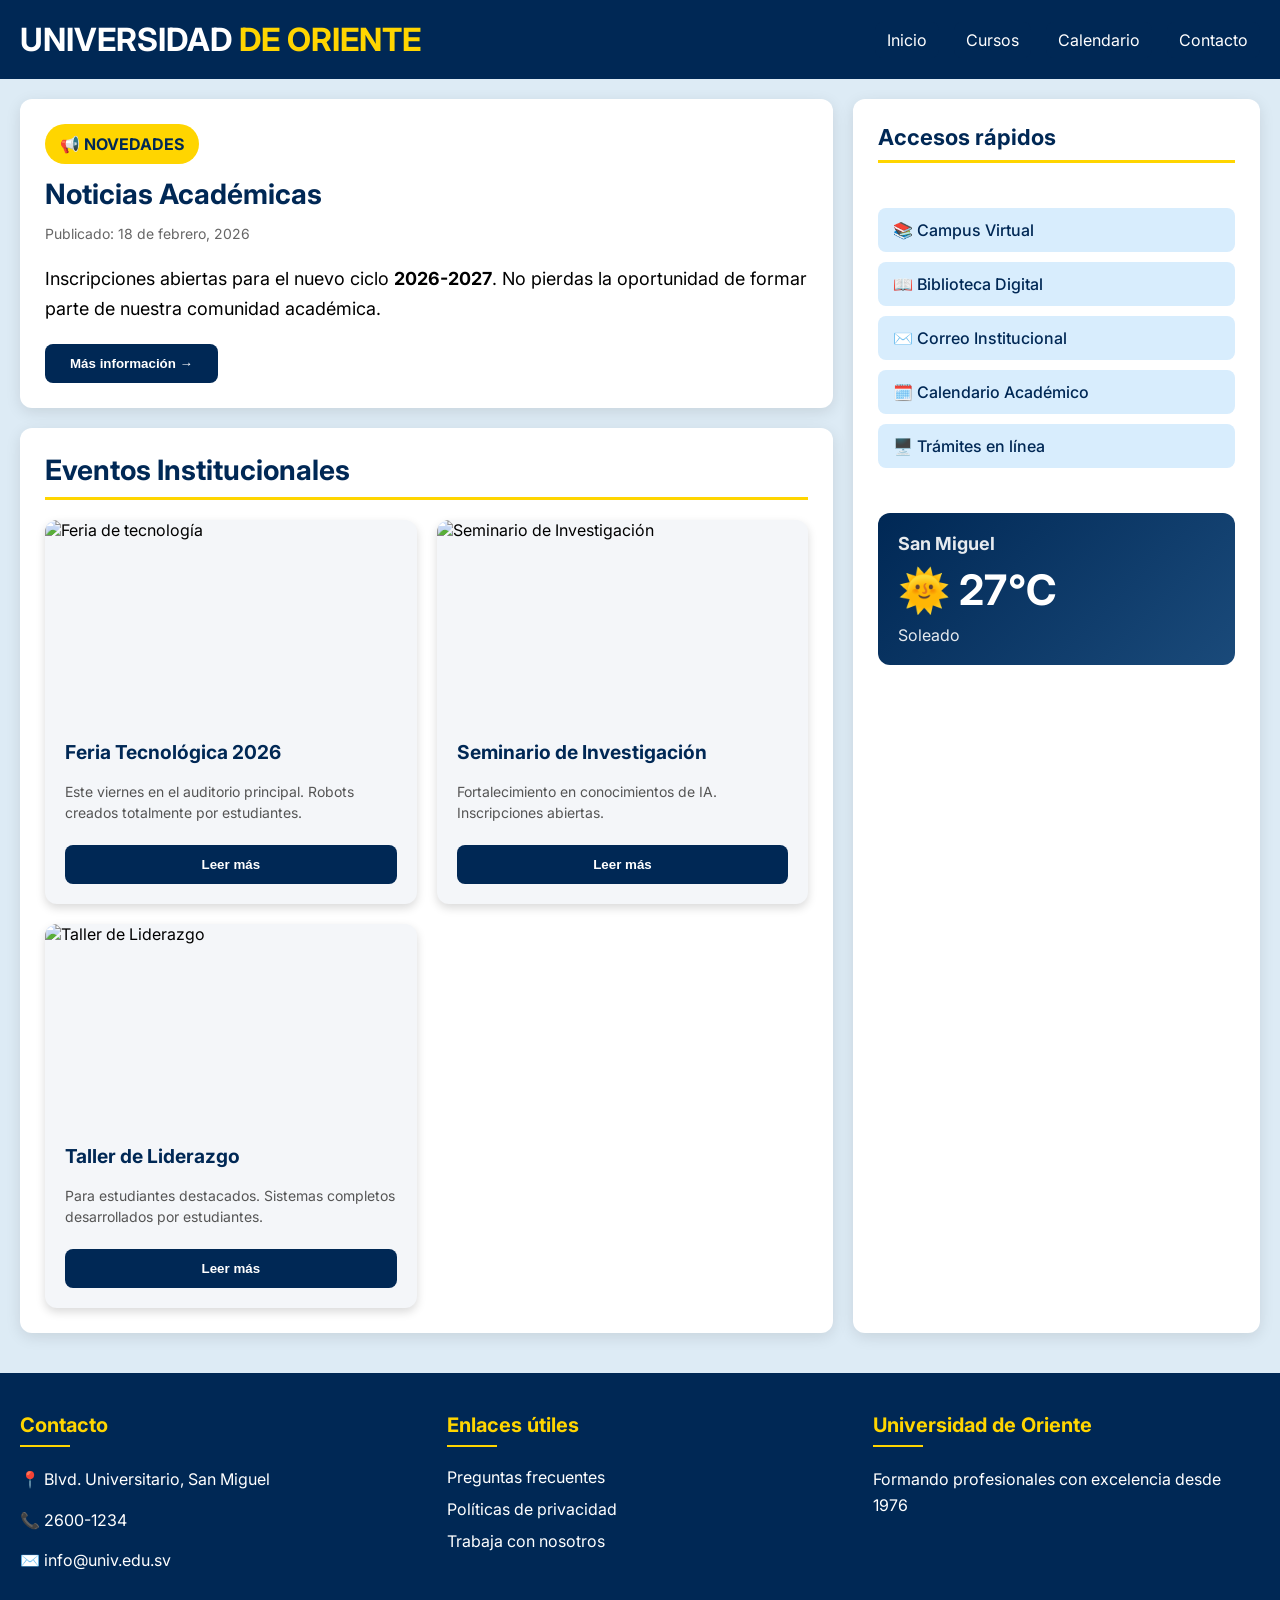
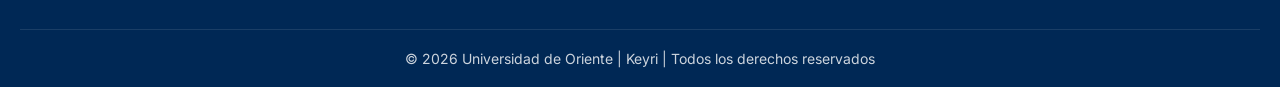
==== index.html @ 7cb1ea74 "html y css" ====
<!DOCTYPE html>
<html lang="es">
<head>
    <meta charset="UTF-8">
    <meta name="viewport" content="width=device-width, initial-scale=1.0">
    <title>Portal Universitario - Universidad de Oriente</title>
    <link rel="stylesheet" href="style.css">
    <link rel="preconnect" href="https://fonts.googleapis.com">
    <link rel="preconnect" href="https://fonts.gstatic.com" crossorigin>
    <link href="https://fonts.googleapis.com/css2?family=Inter:wght@300;400;500;600;700;800&display=swap" rel="stylesheet">
</head>
<body>
    <!--Header-->
    <header class="header">
        <h1>UNIVERSIDAD <span class="span">DE ORIENTE</span></h1>
        <input type="checkbox" id="menu">
        <label for="menu" class="hamburguesa">☰</label>
        <nav class="nav">
            <a href="#">Inicio</a>
            <a href="#">Cursos</a>
            <a href="#">Calendario</a>
            <a href="#">Contacto</a>
        </nav>
    </header>

    <!--Cuerpo de la página o Main con GRID-->
    <main class="layout">
        <!--Contenido principal-->
        <article class="noticias">
            <ul>📢 NOVEDADES</ul>
            <h2>Noticias Académicas</h2>
            <h6>Publicado: 18 de febrero, 2026</h6>
            <p>Inscripciones abiertas para el nuevo ciclo <strong>2026-2027</strong>. No pierdas la oportunidad de formar parte de nuestra comunidad académica.</p>
            <button>Más información →</button>
        </article>

        <!--Sección de eventos-->
        <section class="eventos">
            <h2>Eventos Institucionales</h2>
            
            <!--Contenedor de tarjetas de eventos-->
            <div class="contenedor-tarjeta">
                <div class="tarjeta">
                    <img src="https://img.channelpartner.es/wp-content/uploads/2022/11/10090559/65606_76.jpg.webp" alt="Feria de tecnología">
                    <div class="contenido-tarjeta">
                        <h3>Feria Tecnológica 2026</h3>
                        <p>Este viernes en el auditorio principal. Robots creados totalmente por estudiantes.</p>
                        <button>Leer más</button>
                    </div>
                </div>

                <div class="tarjeta">
                    <img src="https://spanish.xinhuanet.com/20241115/f90fd67d91434826b552f1878534601f/20241115f90fd67d91434826b552f1878534601f_XxjwssS007047_20241115_CBMFN0A001.JPG" alt="Seminario de Investigación">
                    <div class="contenido-tarjeta">
                        <h3>Seminario de Investigación</h3>
                        <p>Fortalecimiento en conocimientos de IA. Inscripciones abiertas.</p>
                        <button>Leer más</button>
                    </div>
                </div>

                <div class="tarjeta">
                    <img src="https://blog.eventwo.com/hubfs/Header%20-%20Qu%C3%A9%20es%20un%20evento%20-%20Fair.jpg" alt="Taller de Liderazgo">
                    <div class="contenido-tarjeta">
                        <h3>Taller de Liderazgo</h3>
                        <p>Para estudiantes destacados. Sistemas completos desarrollados por estudiantes.</p>
                        <button>Leer más</button>
                    </div>
                </div>
            </div>
        </section>

        <!--SIDEBAR-->
        <aside class="aside">
            <h3>Accesos rápidos</h3>
            <ul>
                <li>📚 Campus Virtual</li>
                <li>📖 Biblioteca Digital</li>
                <li>✉️ Correo Institucional</li>
                <li>🗓️ Calendario Académico</li>
                <li>🖥️ Trámites en línea</li>
            </ul>
            <div class="widget">
                <h4>San Miguel</h4>
                <h1>🌞 27°C</h1>
                <h5>Soleado</h5>
            </div>
        </aside>
    </main>

    <!-- FOOTER COMPLETO -->
    <footer class="footer">
        <div class="footer-contenido">
            <!-- Sección de Contacto -->
            <div class="footer-seccion">
                <h3>Contacto</h3>
                <p>📍 Blvd. Universitario, San Miguel</p>
                <p>📞 2600-1234</p>
                <p>✉️ info@univ.edu.sv</p>
            </div>

            <!-- Sección de Enlaces útiles -->
            <div class="footer-seccion">
                <h3>Enlaces útiles</h3>
                <ul>
                    <li><a href="#">Preguntas frecuentes</a></li>
                    <li><a href="#">Políticas de privacidad</a></li>
                    <li><a href="#">Trabaja con nosotros</a></li>
                </ul>
            </div>

            <!-- Sección de la universidad -->
            <div class="footer-seccion">
                <h3>Universidad de Oriente</h3>
                <p>Formando profesionales con excelencia desde 1976</p>
            </div>
        </div>
        
        <!-- Parte inferior del footer -->
        <div class="footer-inferior">
            <p>© 2026 Universidad de Oriente | Keyri | Todos los derechos reservados</p>
        </div>
    </footer>
</body>
</html>
---- style.css ----
*{
    box-sizing: border-box;
    margin: 0;
    padding: 0;
}

body{
    font-family: 'Inter', 'Segoe UI', Tahoma, Geneva, Verdana, sans-serif;
    background-color: rgb(221, 235, 245);
}

.header{
    background-color: #002855;
    color: white;
    padding: 20px;
    display: flex;
    justify-content: space-between;
    align-items: center;
}

.span{ /* Considera cambiar "spam" por "span" en tu HTML */
    color:#ffd500;
}

.nav{
    display: flex;
    gap: 15px;
}

.nav a{
    color: white;
    text-decoration: none;
    background-color: #002855;
    padding: 8px 12px;
    border-radius: 8px;
    transition: 0.3s;
}

.nav a:hover{
    background-color: #ffd500;
    color: black;
    transform: translateY(-2px);
}

.hamburguesa{
    display: none;
    font-size: 30px;
    cursor: pointer;
}

#menu{
    display: none;
}

.layout{
    display: grid;
    grid-template-columns: 2fr 1fr;
    grid-template-rows: auto auto;
    gap: 20px;
    padding: 20px;
    max-width: 1400px;
    margin: 0 auto;
}

.noticias{
    grid-column: 1/2;
    grid-row: 1/2;
    background-color: white;
    padding: 25px;
    border-radius: 12px;
    box-shadow: 0 4px 15px rgba(0,0,0,0.1);
    line-height: 30px;
}

.noticias ul{ 
    background-color: #ffd500;
    color: #002855;
    font-weight: bold;
    border-radius: 20px;
    width: fit-content;
    padding: 5px 15px;
    list-style: none;
    margin-bottom: 15px;
}

.noticias h2{
    color: #002855;
    font-size: 28px;
    margin-bottom: 10px;
}

.noticias h6{
    color: #666;
    font-size: 14px;
    font-weight: normal;
    margin-bottom: 15px;
}

.noticias p{
    font-size: 18px;
    margin-bottom: 20px;
}

.noticias button{
    background-color: #002855;
    color: white;
    border: none;
    padding: 12px 25px;
    border-radius: 8px;
    cursor: pointer;
    font-weight: 600;
    transition: all 0.3s;
}

.noticias button:hover{
    background-color: #ffd500;
    color: #002855;
    transform: translateY(-2px);
}

.eventos{
    grid-column: 1/2;
    grid-row: 2/3;
    background-color: white;
    padding: 25px;
    border-radius: 12px;
    box-shadow: 0 4px 15px rgba(0,0,0,0.1);
}

.eventos h2{
    color: #002855;
    font-size: 28px;
    margin-bottom: 20px;
    border-bottom: 3px solid #ffd500;
    padding-bottom: 10px;
}

.contenedor-tarjeta{
    display: grid;
    grid-template-columns: repeat(auto-fit, minmax(280px, 1fr));
    gap: 20px;
    margin-top: 20px;
}

.tarjeta{
    background-color: #f4f6f9;
    border-radius: 12px;
    overflow: hidden;
    box-shadow: 0 4px 10px rgba(0,0,0,0.15);
    display: flex;
    flex-direction: column;
    transition: transform 0.3s ease, box-shadow 0.3s ease;
    height: 100%;
}

.tarjeta:hover{
    transform: scale(1.03);
    box-shadow: 0 8px 20px rgba(0,40,85,0.2);
}

.tarjeta img{
    width: 100%;
    height: 200px;
    object-fit: cover;
    transition: transform 0.5s;
}

.tarjeta:hover img{
    transform: scale(1.05);
}

.contenido-tarjeta{
    padding: 20px;
    display: flex;
    flex-direction: column;
    gap: 12px;
    flex: 1;
}

.contenido-tarjeta h3{
    color: #002855;
    font-size: 1.2rem;
    margin-bottom: 5px;
}

.contenido-tarjeta p{
    font-size: 14px;
    color: #555;
    line-height: 1.5;
    flex: 1;
}

.contenido-tarjeta button{
    background-color: #002855;
    color: white;
    border: none;
    padding: 12px;
    border-radius: 8px;
    cursor: pointer;
    font-weight: 600;
    transition: all 0.3s;
    margin-top: 10px;
}

.contenido-tarjeta button:hover{
    background-color: #ffd500;
    color: #002855;
}

.aside{
    grid-column: 2/3;
    grid-row: 1/3;
    background-color: white;
    padding: 25px;
    border-radius: 12px;
    box-shadow: 0 4px 15px rgba(0,0,0,0.1);
    display: flex;
    flex-direction: column;
    gap: 25px;
}

.aside h3{
    color: #002855;
    font-size: 22px;
    margin-bottom: 5px;
    border-bottom: 3px solid #ffd500;
    padding-bottom: 10px;
}

.aside ul{
    margin-top: 15px;
    list-style: none;
}

.aside li{
    margin-bottom: 10px;
    background-color: rgb(216, 237, 253);
    padding: 12px 15px;
    border-radius: 8px;
    color: #002855;
    transition: 0.3s;
    cursor: pointer;
    font-weight: 500;
    display: flex;
    align-items: center;
    gap: 10px;
}

.aside li:hover{
    background-color: #002855;
    color: white;
    transform: translateX(-5px);
}

.widget{
    background: linear-gradient(135deg, #002855, #1a4a7a);
    border-radius: 12px;
    padding: 20px;
    color: white;
    margin-top: 10px;
}

.widget h4{
    font-size: 18px;
    margin-bottom: 5px;
    opacity: 0.9;
}

.widget h1{
    font-size: 42px;
    margin: 10px 0;
}

.widget h5{
    font-size: 16px;
    font-weight: normal;
    opacity: 0.9;
}

.widget:hover{
    transform: translateY(-3px);
    box-shadow: 0 5px 15px rgba(0,40,85,0.3);
    transition: all 0.3s;
}

/* FOOTER COMPLETO - NUEVO ESTILO */
.footer{
    background-color: #002855;
    color: white;
    margin-top: 20px;
    padding: 40px 20px 20px;
}

.footer-contenido{
    max-width: 1400px;
    margin: 0 auto;
    display: grid;
    grid-template-columns: repeat(auto-fit, minmax(250px, 1fr));
    gap: 40px;
    margin-bottom: 40px;
}

.footer-seccion h3{
    color: #ffd500;
    font-size: 20px;
    margin-bottom: 20px;
    position: relative;
    padding-bottom: 10px;
}

.footer-seccion h3::after{
    content: '';
    position: absolute;
    left: 0;
    bottom: 0;
    width: 50px;
    height: 2px;
    background-color: #ffd500;
}

.footer-seccion p{
    line-height: 1.6;
    margin-bottom: 15px;
    display: flex;
    align-items: center;
    gap: 10px;
}

.footer-seccion ul{
    list-style: none;
}

.footer-seccion li{
    margin-bottom: 12px;
}

.footer-seccion a{
    color: white;
    text-decoration: none;
    transition: color 0.3s, padding-left 0.3s;
    display: inline-block;
}

.footer-seccion a:hover{
    color: #ffd500;
    padding-left: 5px;
}

.footer-inferior{
    max-width: 1400px;
    margin: 0 auto;
    text-align: center;
    padding-top: 20px;
    border-top: 1px solid rgba(255,255,255,0.1);
    font-size: 14px;
}

.footer-inferior p{
    opacity: 0.8;
}

/* Responsive */
@media (max-width: 768px){
    .hamburguesa{
        display: block;
    }

    .nav{
        display: none;
        position: absolute;
        top: 80px;
        left: 0;
        right: 0;
        background-color: #002855;
        flex-direction: column;
        padding: 20px;
        text-align: center;
        z-index: 1000;
    }

    #menu:checked ~ .nav{
        display: flex;
    }

    .layout{
        grid-template-columns: 1fr;
    }

    .noticias, .eventos, .aside{
        grid-column: 1/2;
    }

    .aside{
        grid-row: 3/4;
    }

    .footer-contenido{
        grid-template-columns: 1fr;
        text-align: center;
    }

    .footer-seccion h3::after{
        left: 50%;
        transform: translateX(-50%);
    }

    .footer-seccion p{
        justify-content: center;
    }
}
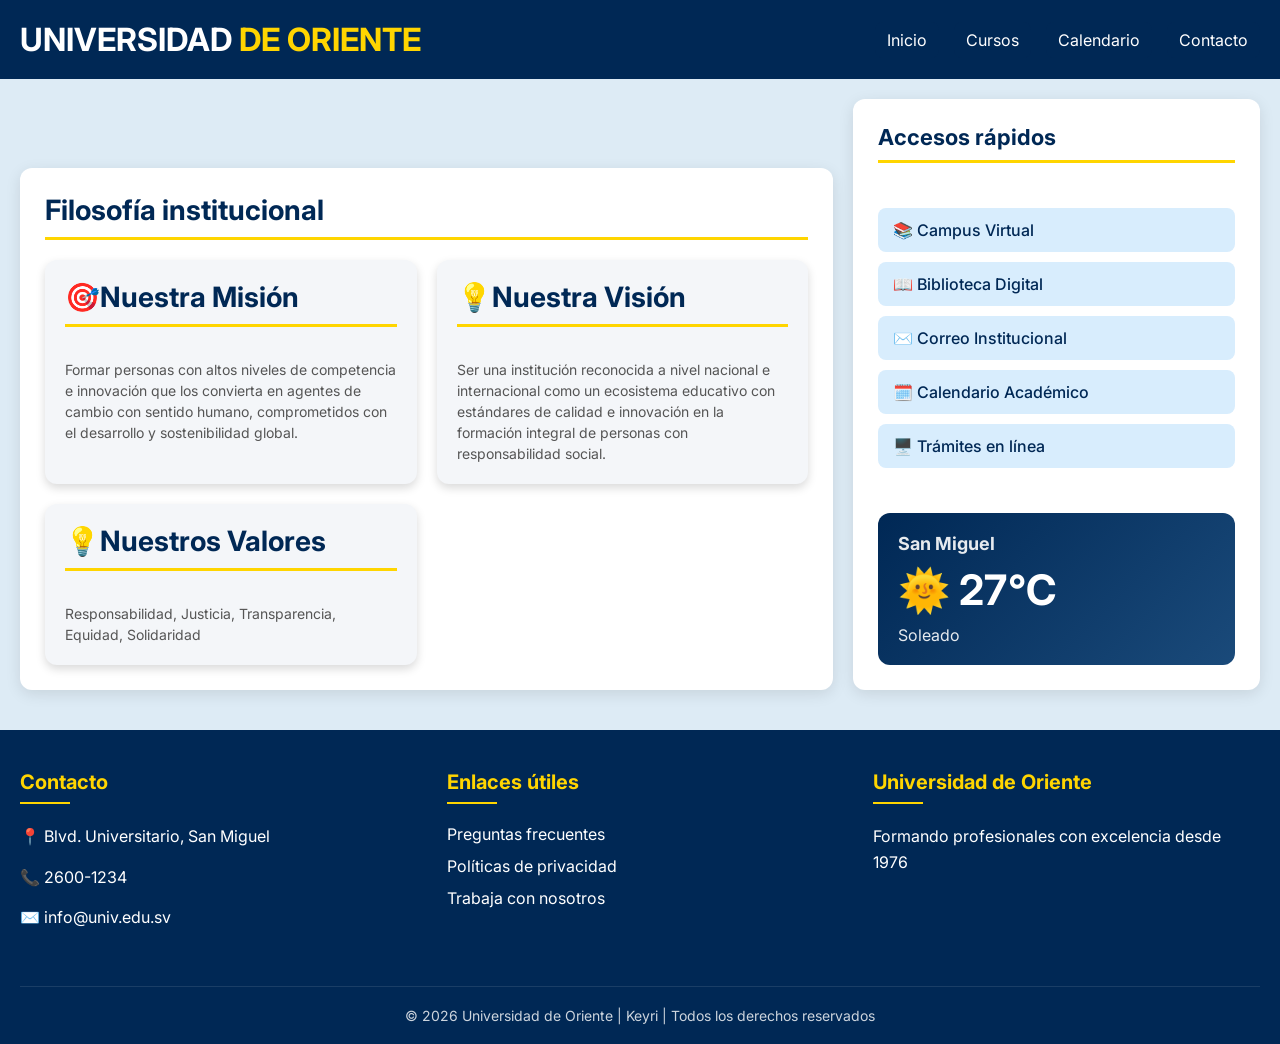
==== commit d71ab326: "creacion de filosofia institucional" ====
--- a/index.html
+++ b/index.html
@@ -25,45 +25,33 @@
 
     <!--Cuerpo de la página o Main con GRID-->
     <main class="layout">
-        <!--Contenido principal-->
-        <article class="noticias">
-            <ul>📢 NOVEDADES</ul>
-            <h2>Noticias Académicas</h2>
-            <h6>Publicado: 18 de febrero, 2026</h6>
-            <p>Inscripciones abiertas para el nuevo ciclo <strong>2026-2027</strong>. No pierdas la oportunidad de formar parte de nuestra comunidad académica.</p>
-            <button>Más información →</button>
-        </article>
 
         <!--Sección de eventos-->
         <section class="eventos">
-            <h2>Eventos Institucionales</h2>
+            <h2>Filosofía institucional</h2>
             
-            <!--Contenedor de tarjetas de eventos-->
+            <!--Contiene el incicio-->
             <div class="contenedor-tarjeta">
                 <div class="tarjeta">
-                    <img src="https://img.channelpartner.es/wp-content/uploads/2022/11/10090559/65606_76.jpg.webp" alt="Feria de tecnología">
                     <div class="contenido-tarjeta">
-                        <h3>Feria Tecnológica 2026</h3>
-                        <p>Este viernes en el auditorio principal. Robots creados totalmente por estudiantes.</p>
-                        <button>Leer más</button>
+                        <h2>🎯Nuestra Misión</h2>
+                        <p>Formar personas con altos niveles de competencia e innovación que los convierta en 
+                        agentes de cambio con sentido humano, comprometidos con el desarrollo y sostenibilidad global.</p>
                     </div>
                 </div>
 
                 <div class="tarjeta">
-                    <img src="https://spanish.xinhuanet.com/20241115/f90fd67d91434826b552f1878534601f/20241115f90fd67d91434826b552f1878534601f_XxjwssS007047_20241115_CBMFN0A001.JPG" alt="Seminario de Investigación">
                     <div class="contenido-tarjeta">
-                        <h3>Seminario de Investigación</h3>
-                        <p>Fortalecimiento en conocimientos de IA. Inscripciones abiertas.</p>
-                        <button>Leer más</button>
+                        <h2>💡Nuestra Visión</h2>
+                        <p>Ser una institución reconocida a nivel nacional e internacional como un ecosistema educativo 
+                        con estándares de calidad e innovación en la formación integral de personas con responsabilidad social.</p>
                     </div>
                 </div>
 
                 <div class="tarjeta">
-                    <img src="https://blog.eventwo.com/hubfs/Header%20-%20Qu%C3%A9%20es%20un%20evento%20-%20Fair.jpg" alt="Taller de Liderazgo">
                     <div class="contenido-tarjeta">
-                        <h3>Taller de Liderazgo</h3>
-                        <p>Para estudiantes destacados. Sistemas completos desarrollados por estudiantes.</p>
-                        <button>Leer más</button>
+                        <h2>💡Nuestros Valores</h2>
+                        <p>Responsabilidad, Justicia, Transparencia, Equidad, Solidaridad</p>
                     </div>
                 </div>
             </div>
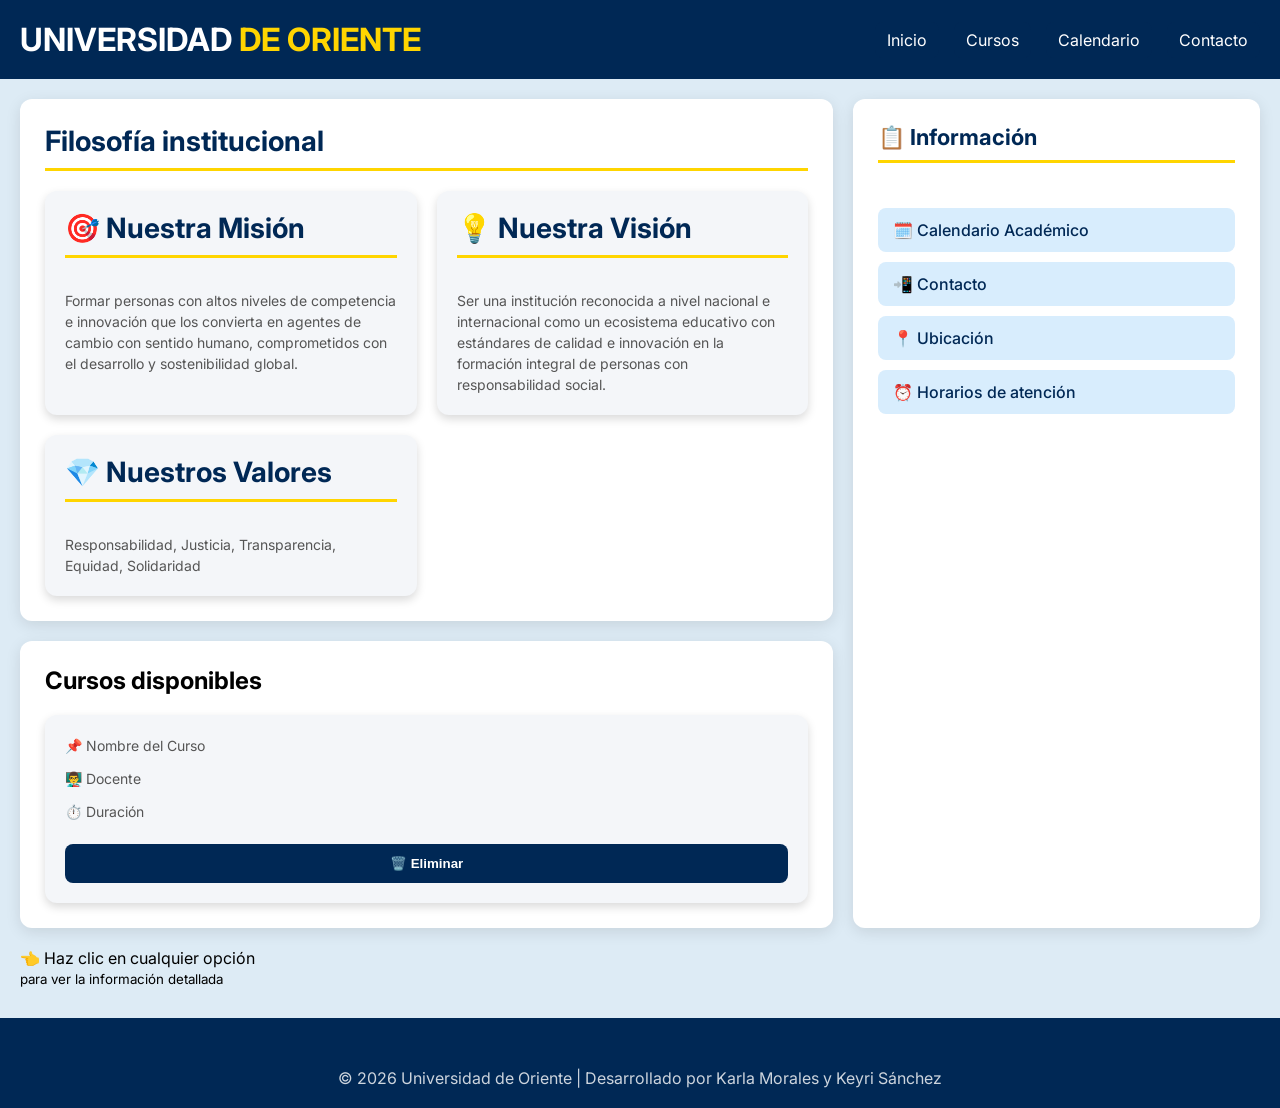
==== commit cae9c512: "cambios estilos e index" ====
--- a/index.html
+++ b/index.html
@@ -16,96 +16,91 @@
         <input type="checkbox" id="menu">
         <label for="menu" class="hamburguesa">☰</label>
         <nav class="nav">
-            <a href="#">Inicio</a>
-            <a href="#">Cursos</a>
-            <a href="#">Calendario</a>
-            <a href="#">Contacto</a>
+            <a href="#inicio">Inicio</a>
+            <a href="#curso">Cursos</a>
+            <a href="#calendario">Calendario</a>
+            <a href="#contacto">Contacto</a>
         </nav>
     </header>
 
     <!--Cuerpo de la página o Main con GRID-->
     <main class="layout">
+        <div id="inicio">
+            <section class="filosofia" >
+                <h2>Filosofía institucional</h2>
+                <!--Contiene el incicio-->
+                <div class="contenedor-tarjeta">
+                    <div class="tarjeta">
+                        <div class="contenido-tarjeta">
+                            <h2>🎯 Nuestra Misión</h2>
+                            <p>Formar personas con altos niveles de competencia e innovación que los convierta en 
+                            agentes de cambio con sentido humano, comprometidos con el desarrollo y sostenibilidad global.</p>
+                        </div>
+                    </div>
 
-        <!--Sección de eventos-->
-        <section class="eventos">
-            <h2>Filosofía institucional</h2>
-            
-            <!--Contiene el incicio-->
-            <div class="contenedor-tarjeta">
-                <div class="tarjeta">
-                    <div class="contenido-tarjeta">
-                        <h2>🎯Nuestra Misión</h2>
-                        <p>Formar personas con altos niveles de competencia e innovación que los convierta en 
-                        agentes de cambio con sentido humano, comprometidos con el desarrollo y sostenibilidad global.</p>
+                    <div class="tarjeta">
+                        <div class="contenido-tarjeta">
+                            <h2>💡 Nuestra Visión</h2>
+                            <p>Ser una institución reconocida a nivel nacional e internacional como un ecosistema educativo 
+                            con estándares de calidad e innovación en la formación integral de personas con responsabilidad social.</p>
+                        </div>
+                    </div>
+
+                    <div class="tarjeta">
+                        <div class="contenido-tarjeta">
+                            <h2>💎 Nuestros Valores</h2>
+                            <p>Responsabilidad, Justicia, Transparencia, Equidad, Solidaridad</p>
+                        </div>
                     </div>
                 </div>
+            </section>
+        </div>
 
-                <div class="tarjeta">
-                    <div class="contenido-tarjeta">
-                        <h2>💡Nuestra Visión</h2>
-                        <p>Ser una institución reconocida a nivel nacional e internacional como un ecosistema educativo 
-                        con estándares de calidad e innovación en la formación integral de personas con responsabilidad social.</p>
+        <div id="curso">  
+            <section class="cursos" >
+                <h2>Cursos disponibles</h2>
+                <div class="contenedor-curso">
+                    <div class="tarjeta">
+                        <div class="contenido-tarjeta">
+                            <p>📌 Nombre del Curso</p>
+                            <p>👨‍🏫 Docente</p>
+                            <p>⏱️ Duración</p>
+                            <button>🗑️ Eliminar</button>
+                        </div>
                     </div>
                 </div>
-
-                <div class="tarjeta">
-                    <div class="contenido-tarjeta">
-                        <h2>💡Nuestros Valores</h2>
-                        <p>Responsabilidad, Justicia, Transparencia, Equidad, Solidaridad</p>
-                    </div>
-                </div>
-            </div>
-        </section>
+            </section>
+        </div>
 
         <!--SIDEBAR-->
         <aside class="aside">
-            <h3>Accesos rápidos</h3>
+            <h3>📋 Información</h3>
             <ul>
-                <li>📚 Campus Virtual</li>
-                <li>📖 Biblioteca Digital</li>
-                <li>✉️ Correo Institucional</li>
-                <li>🗓️ Calendario Académico</li>
-                <li>🖥️ Trámites en línea</li>
+                <li onclick="mostrarInfo('calendario')">🗓️ Calendario Académico</li>
+                <li onclick="mostrarInfo('contacto')">📲 Contacto</li>
+                <li onclick="mostrarInfo('ubicacion')">📍 Ubicación</li>
+                <li onclick="mostrarInfo('horarios')">⏰ Horarios de atención</li>
             </ul>
-            <div class="widget">
-                <h4>San Miguel</h4>
-                <h1>🌞 27°C</h1>
-                <h5>Soleado</h5>
+        </aside>
+    
+    <!-- Aquí se muestra la información -->
+        <div id="infoDisplay">
+            <div class="mensaje-inicial">
+                👈 Haz clic en cualquier opción<br>
+                <small>para ver la información detallada</small>
             </div>
-        </aside>
+        </div>
+
     </main>
+
+
+
 
     <!-- FOOTER COMPLETO -->
     <footer class="footer">
-        <div class="footer-contenido">
-            <!-- Sección de Contacto -->
-            <div class="footer-seccion">
-                <h3>Contacto</h3>
-                <p>📍 Blvd. Universitario, San Miguel</p>
-                <p>📞 2600-1234</p>
-                <p>✉️ info@univ.edu.sv</p>
-            </div>
-
-            <!-- Sección de Enlaces útiles -->
-            <div class="footer-seccion">
-                <h3>Enlaces útiles</h3>
-                <ul>
-                    <li><a href="#">Preguntas frecuentes</a></li>
-                    <li><a href="#">Políticas de privacidad</a></li>
-                    <li><a href="#">Trabaja con nosotros</a></li>
-                </ul>
-            </div>
-
-            <!-- Sección de la universidad -->
-            <div class="footer-seccion">
-                <h3>Universidad de Oriente</h3>
-                <p>Formando profesionales con excelencia desde 1976</p>
-            </div>
-        </div>
-        
         <!-- Parte inferior del footer -->
         <div class="footer-inferior">
-            <p>© 2026 Universidad de Oriente | Keyri | Todos los derechos reservados</p>
+            <p>© 2026 Universidad de Oriente | Desarrollado por Karla Morales y Keyri Sánchez</p>
         </div>
     </footer>
 </body>
--- a/style.css
+++ b/style.css
@@ -62,63 +62,7 @@
     margin: 0 auto;
 }
 
-.noticias{
-    grid-column: 1/2;
-    grid-row: 1/2;
-    background-color: white;
-    padding: 25px;
-    border-radius: 12px;
-    box-shadow: 0 4px 15px rgba(0,0,0,0.1);
-    line-height: 30px;
-}
-
-.noticias ul{ 
-    background-color: #ffd500;
-    color: #002855;
-    font-weight: bold;
-    border-radius: 20px;
-    width: fit-content;
-    padding: 5px 15px;
-    list-style: none;
-    margin-bottom: 15px;
-}
-
-.noticias h2{
-    color: #002855;
-    font-size: 28px;
-    margin-bottom: 10px;
-}
-
-.noticias h6{
-    color: #666;
-    font-size: 14px;
-    font-weight: normal;
-    margin-bottom: 15px;
-}
-
-.noticias p{
-    font-size: 18px;
-    margin-bottom: 20px;
-}
-
-.noticias button{
-    background-color: #002855;
-    color: white;
-    border: none;
-    padding: 12px 25px;
-    border-radius: 8px;
-    cursor: pointer;
-    font-weight: 600;
-    transition: all 0.3s;
-}
-
-.noticias button:hover{
-    background-color: #ffd500;
-    color: #002855;
-    transform: translateY(-2px);
-}
-
-.eventos{
+.filosofia{
     grid-column: 1/2;
     grid-row: 2/3;
     background-color: white;
@@ -127,12 +71,22 @@
     box-shadow: 0 4px 15px rgba(0,0,0,0.1);
 }
 
-.eventos h2{
+.filosofia h2{
     color: #002855;
     font-size: 28px;
     margin-bottom: 20px;
     border-bottom: 3px solid #ffd500;
     padding-bottom: 10px;
+}
+
+.cursos{
+    grid-column: 1/2;
+    grid-row: 2/3;
+    background-color: white;
+    padding: 25px;
+    border-radius: 12px;
+    box-shadow: 0 4px 15px rgba(0,0,0,0.1);
+
 }
 
 .contenedor-tarjeta{
@@ -207,6 +161,13 @@
     color: #002855;
 }
 
+.contenedor-curso{
+    display: grid;
+    grid-template-columns: repeat(auto-fit, minmax(280px, 1fr));
+    gap: 20px;
+    margin-top: 20px;
+}
+
 .aside{
     grid-column: 2/3;
     grid-row: 1/3;
@@ -251,108 +212,20 @@
     color: white;
     transform: translateX(-5px);
 }
-
-.widget{
-    background: linear-gradient(135deg, #002855, #1a4a7a);
-    border-radius: 12px;
-    padding: 20px;
+/*Estilos del footer*/
+.footer{
+    background-color: #002855;
     color: white;
     margin-top: 10px;
-}
-
-.widget h4{
-    font-size: 18px;
-    margin-bottom: 5px;
-    opacity: 0.9;
-}
-
-.widget h1{
-    font-size: 42px;
-    margin: 10px 0;
-}
-
-.widget h5{
-    font-size: 16px;
-    font-weight: normal;
-    opacity: 0.9;
-}
-
-.widget:hover{
-    transform: translateY(-3px);
-    box-shadow: 0 5px 15px rgba(0,40,85,0.3);
-    transition: all 0.3s;
-}
-
-/* FOOTER COMPLETO - NUEVO ESTILO */
-.footer{
-    background-color: #002855;
-    color: white;
-    margin-top: 20px;
     padding: 40px 20px 20px;
-}
-
-.footer-contenido{
-    max-width: 1400px;
-    margin: 0 auto;
-    display: grid;
-    grid-template-columns: repeat(auto-fit, minmax(250px, 1fr));
-    gap: 40px;
-    margin-bottom: 40px;
-}
-
-.footer-seccion h3{
-    color: #ffd500;
-    font-size: 20px;
-    margin-bottom: 20px;
-    position: relative;
-    padding-bottom: 10px;
-}
-
-.footer-seccion h3::after{
-    content: '';
-    position: absolute;
-    left: 0;
-    bottom: 0;
-    width: 50px;
-    height: 2px;
-    background-color: #ffd500;
-}
-
-.footer-seccion p{
-    line-height: 1.6;
-    margin-bottom: 15px;
-    display: flex;
-    align-items: center;
-    gap: 10px;
-}
-
-.footer-seccion ul{
-    list-style: none;
-}
-
-.footer-seccion li{
-    margin-bottom: 12px;
-}
-
-.footer-seccion a{
-    color: white;
-    text-decoration: none;
-    transition: color 0.3s, padding-left 0.3s;
-    display: inline-block;
-}
-
-.footer-seccion a:hover{
-    color: #ffd500;
-    padding-left: 5px;
 }
 
 .footer-inferior{
     max-width: 1400px;
     margin: 0 auto;
     text-align: center;
-    padding-top: 20px;
-    border-top: 1px solid rgba(255,255,255,0.1);
-    font-size: 14px;
+    padding-top: 10px;
+    font-size: 16px;
 }
 
 .footer-inferior p{
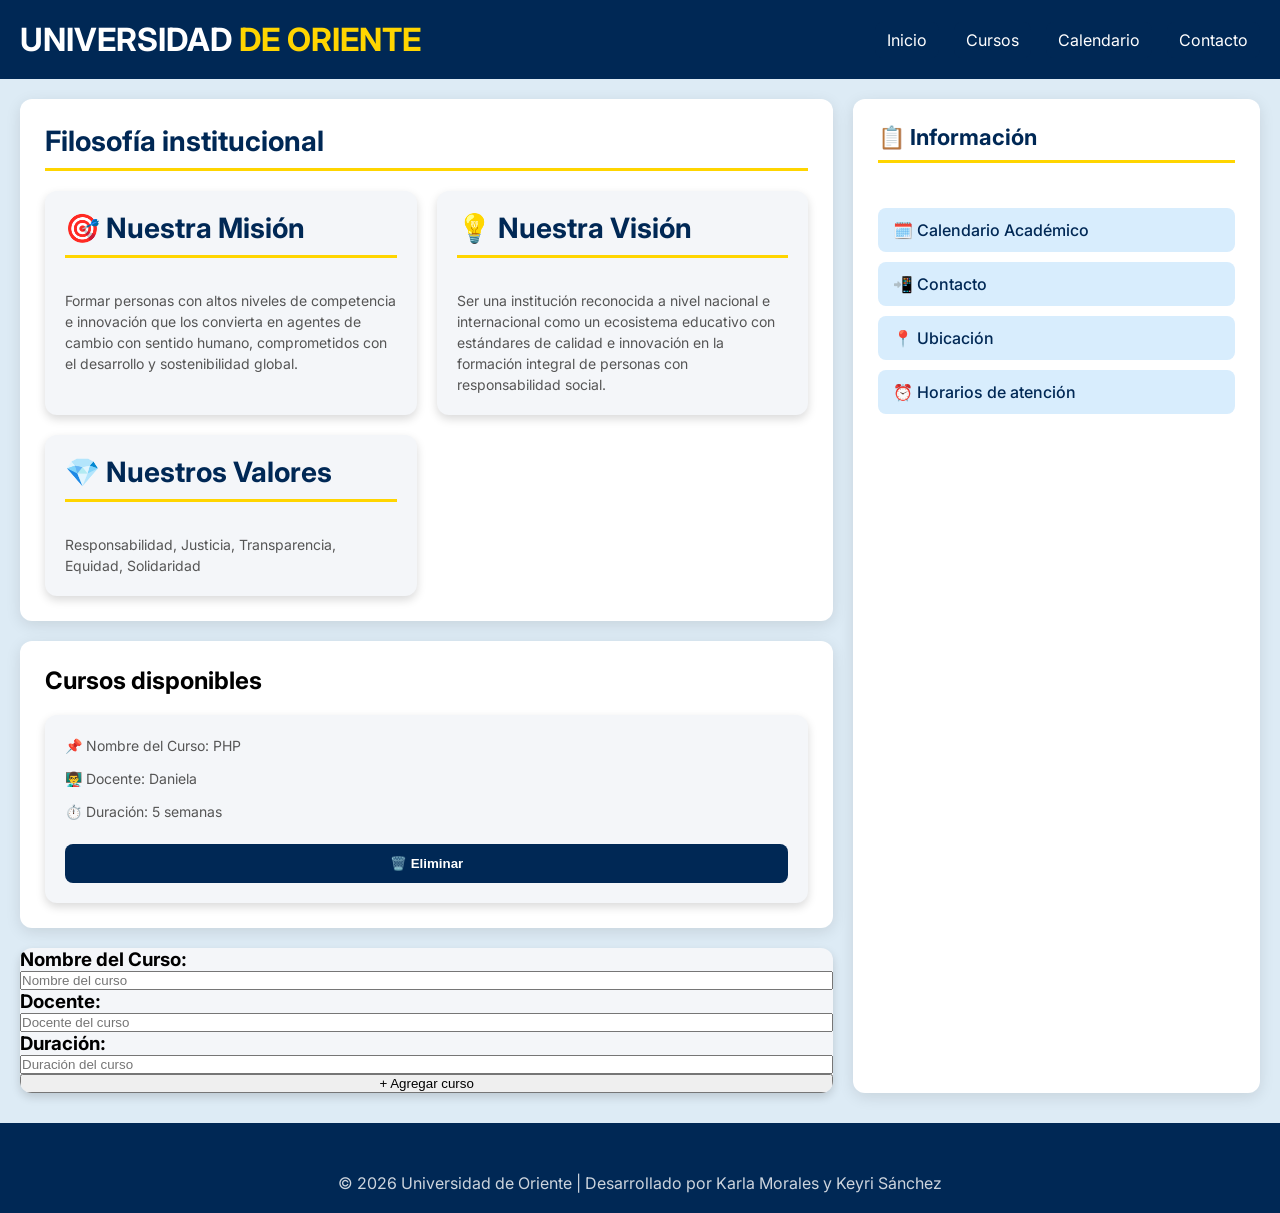
==== commit 3c1f4f8e: "actualizacion" ====
--- a/index.html
+++ b/index.html
@@ -62,14 +62,28 @@
                 <div class="contenedor-curso">
                     <div class="tarjeta">
                         <div class="contenido-tarjeta">
-                            <p>📌 Nombre del Curso</p>
-                            <p>👨‍🏫 Docente</p>
-                            <p>⏱️ Duración</p>
-                            <button>🗑️ Eliminar</button>
+                            <p>📌 Nombre del Curso: PHP</p>
+                            <p>👨‍🏫 Docente: Daniela</p>
+                            <p>⏱️ Duración: 5 semanas</p>
+                            <button class="btn-eliminar">🗑️ Eliminar</button>
                         </div>
                     </div>
                 </div>
             </section>
+
+            <div class="curso">
+                <div class="contenedor-curso">
+                    <div class="tarjeta">
+                        <h3>Nombre del Curso:</h3>
+                        <input type="text" id="campo-nombre" placeholder="Nombre del curso">
+                        <h3>Docente:</h3>
+                        <input type="text" id="campo-docente" placeholder="Docente del curso">
+                        <h3>Duración:</h3>
+                        <input type="text" id="duracion-curso" placeholder="Duración del curso">
+                        <button id="agg-curso">+ Agregar curso</button>
+                    </div>
+                </div>
+            </div>
         </div>
 
         <!--SIDEBAR-->
@@ -83,18 +97,7 @@
             </ul>
         </aside>
     
-    <!-- Aquí se muestra la información -->
-        <div id="infoDisplay">
-            <div class="mensaje-inicial">
-                👈 Haz clic en cualquier opción<br>
-                <small>para ver la información detallada</small>
-            </div>
-        </div>
-
     </main>
-
-
-
 
     <!-- FOOTER COMPLETO -->
     <footer class="footer">
@@ -103,5 +106,7 @@
             <p>© 2026 Universidad de Oriente | Desarrollado por Karla Morales y Keyri Sánchez</p>
         </div>
     </footer>
+
+    <script src="script.js"></script>
 </body>
-</html>+</html>
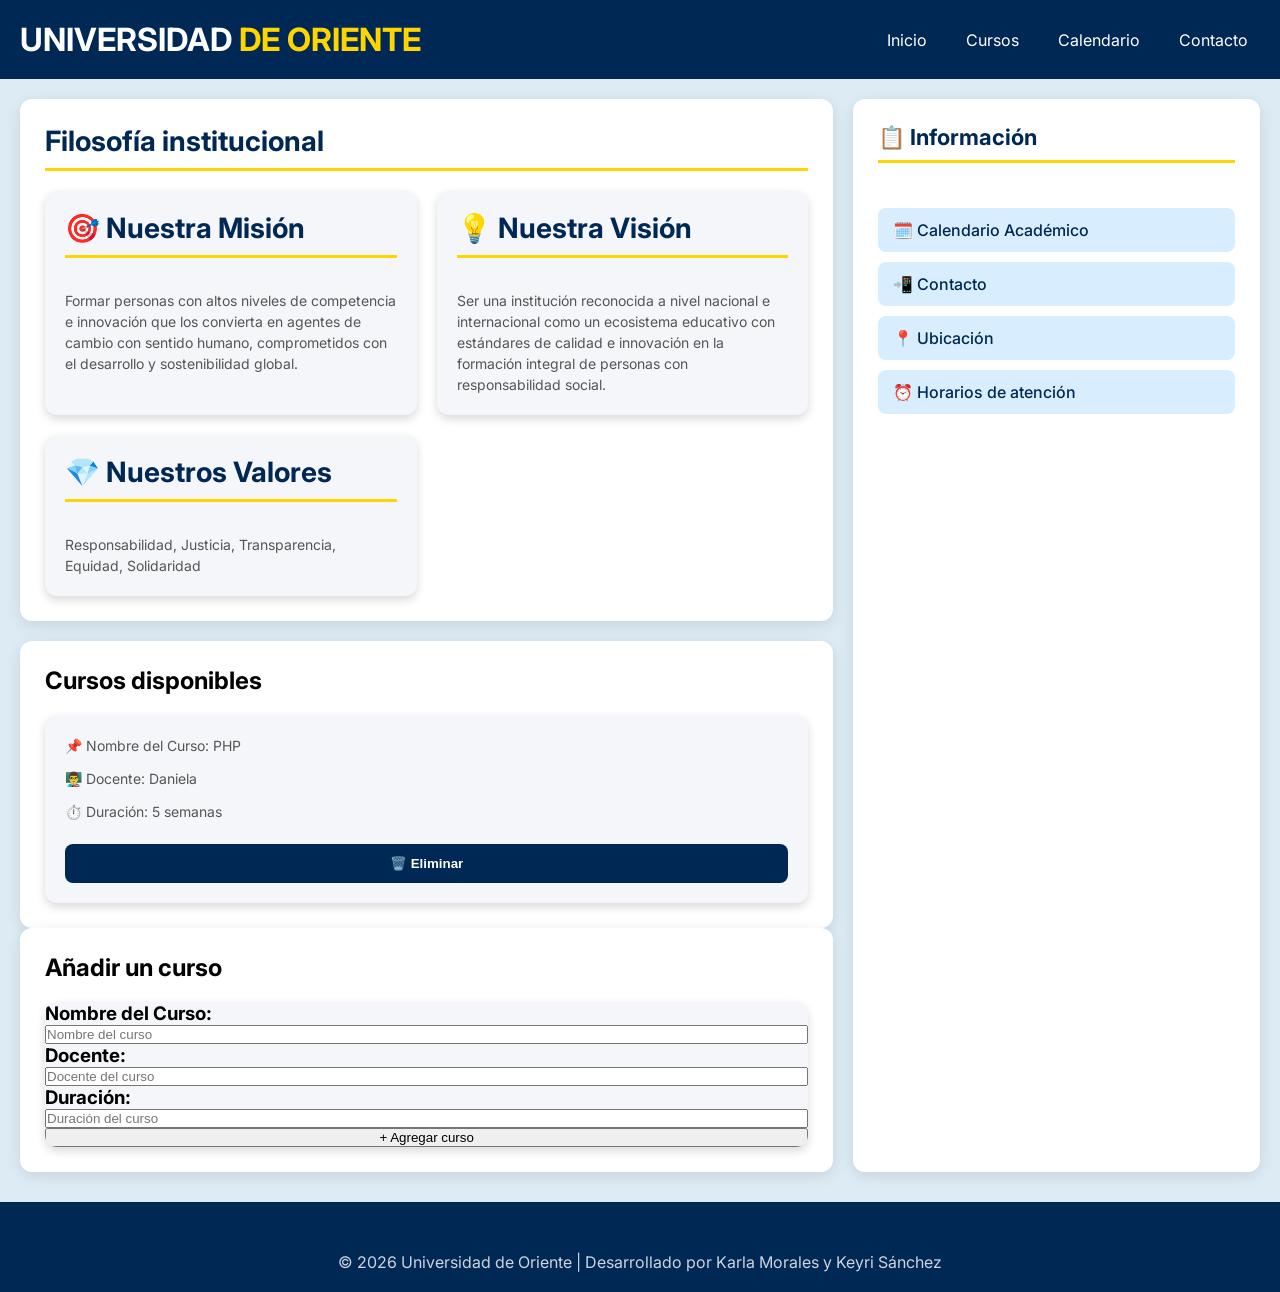
==== commit 14e698e5: "estilo" ====
--- a/index.html
+++ b/index.html
@@ -70,8 +70,8 @@
                     </div>
                 </div>
             </section>
-
-            <div class="curso">
+            <section class="cursos" >
+                <h2>Añadir un curso</h2>
                 <div class="contenedor-curso">
                     <div class="tarjeta">
                         <h3>Nombre del Curso:</h3>
@@ -83,7 +83,7 @@
                         <button id="agg-curso">+ Agregar curso</button>
                     </div>
                 </div>
-            </div>
+            </section>
         </div>
 
         <!--SIDEBAR-->
